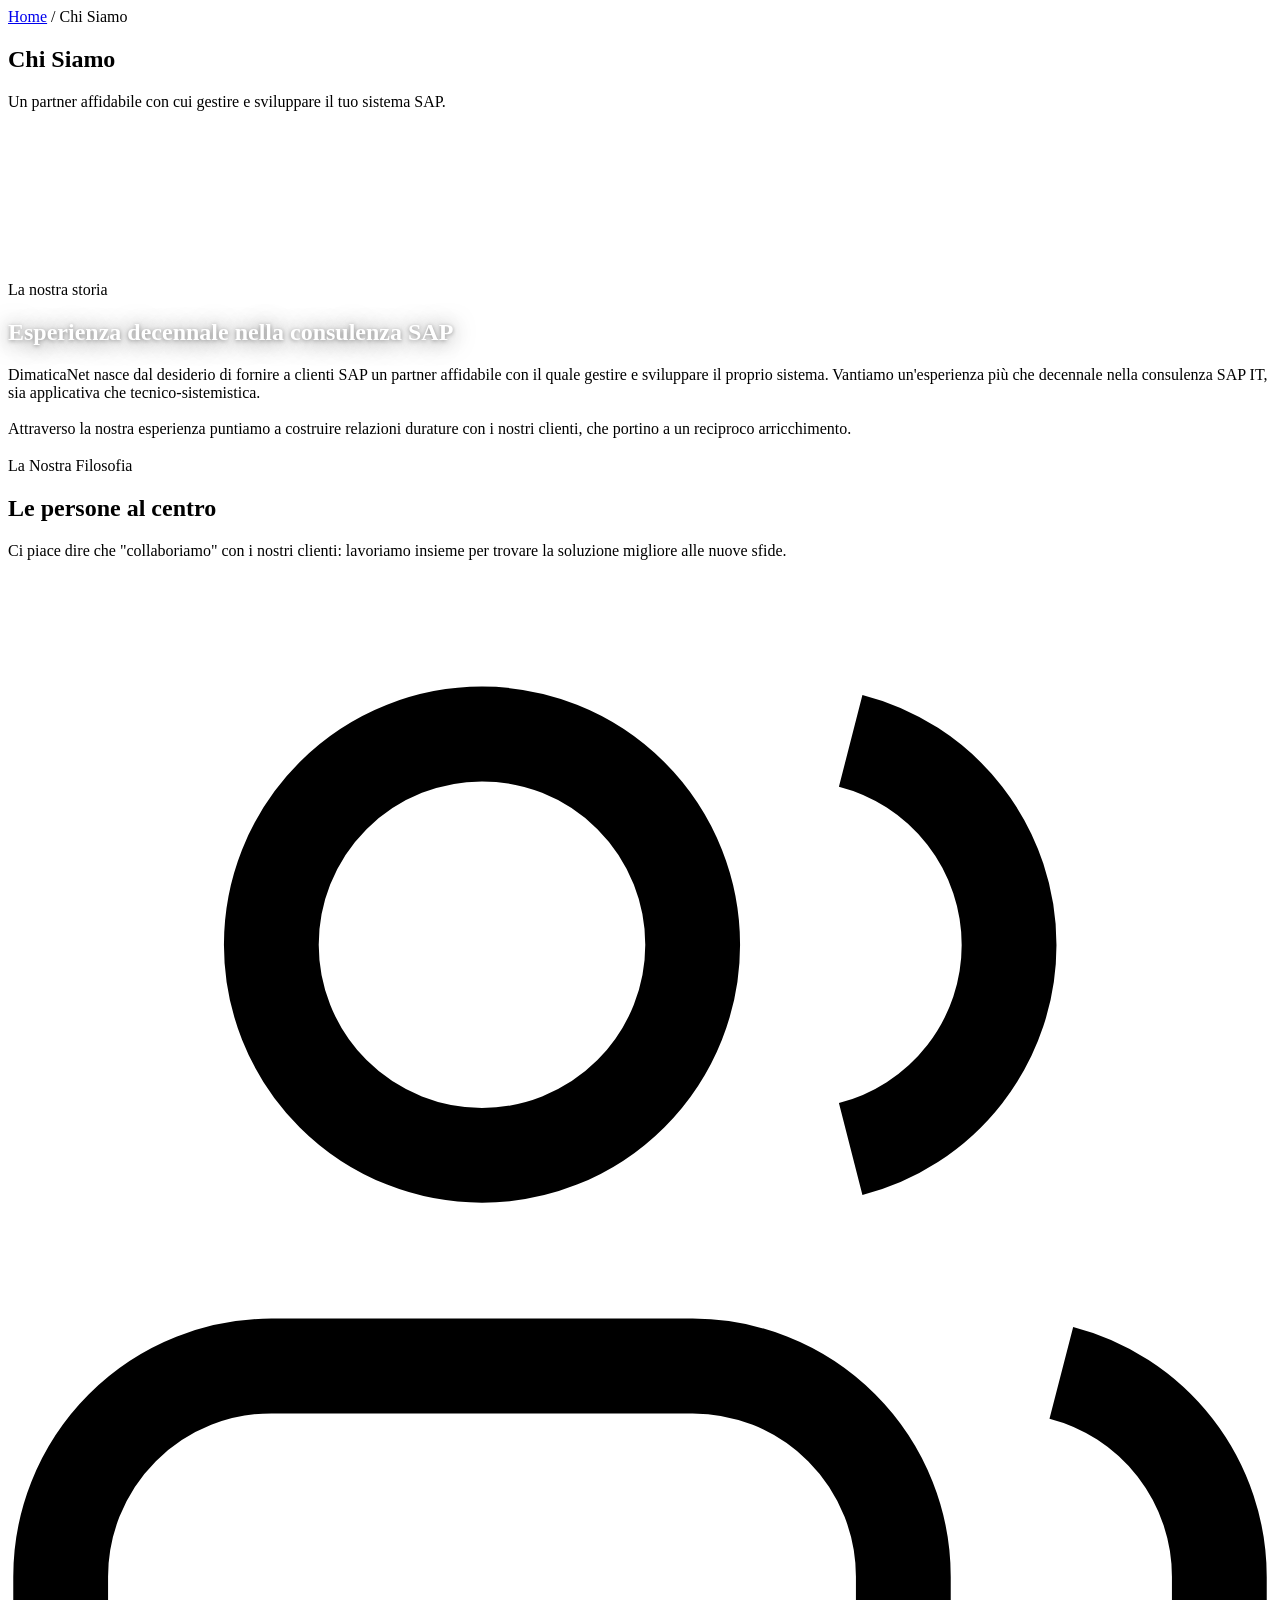
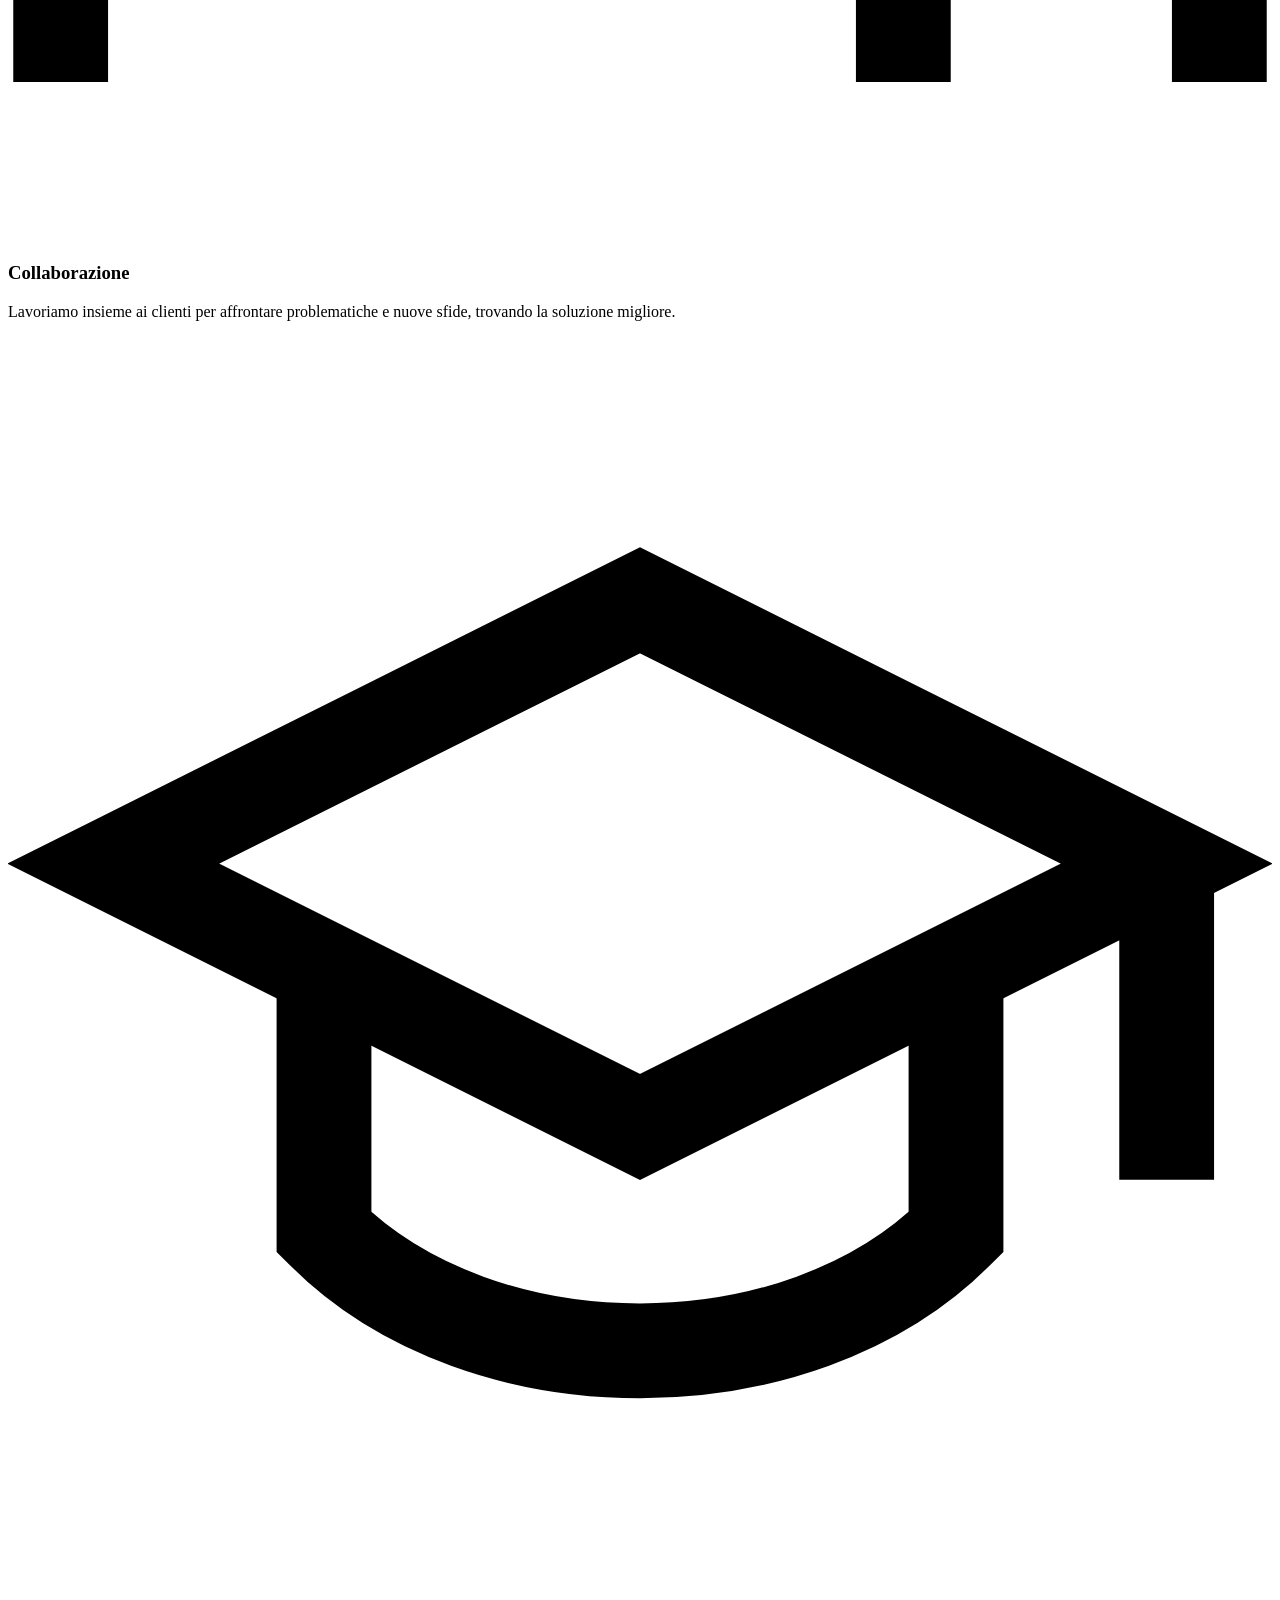
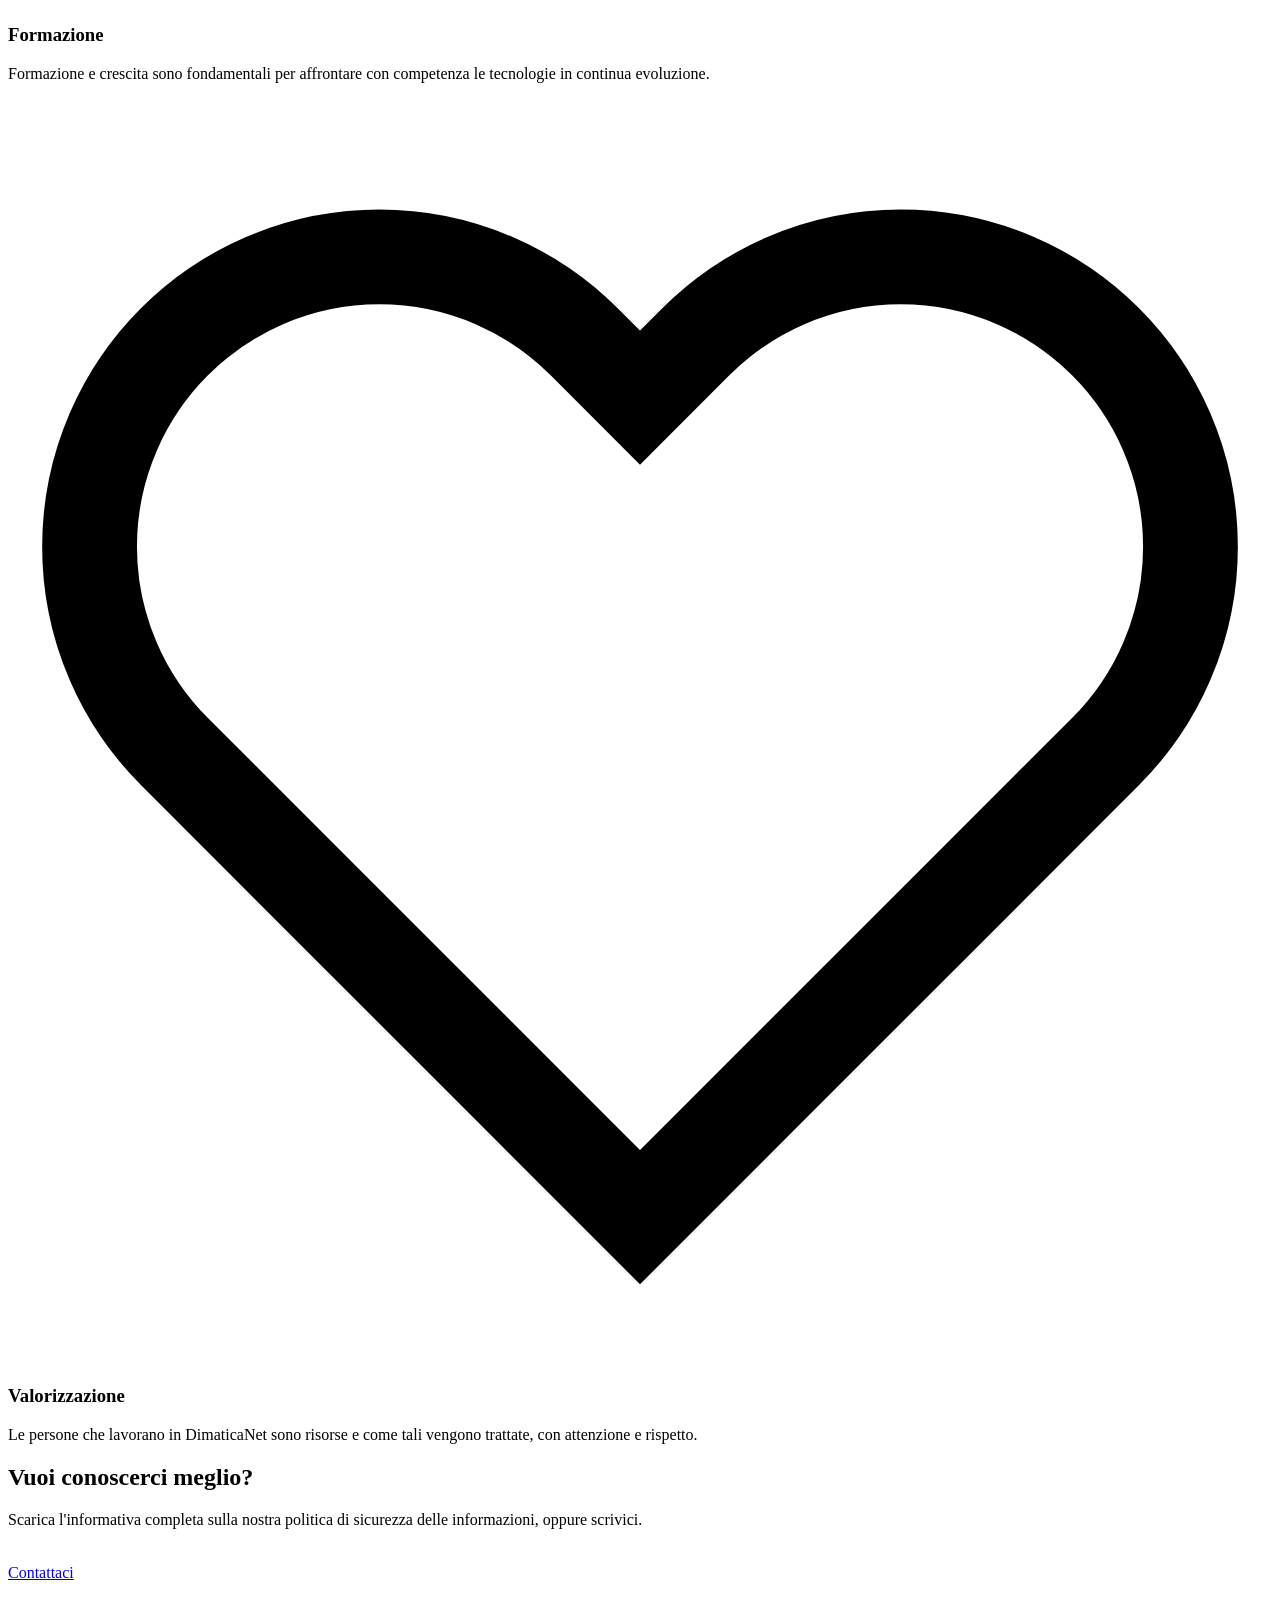
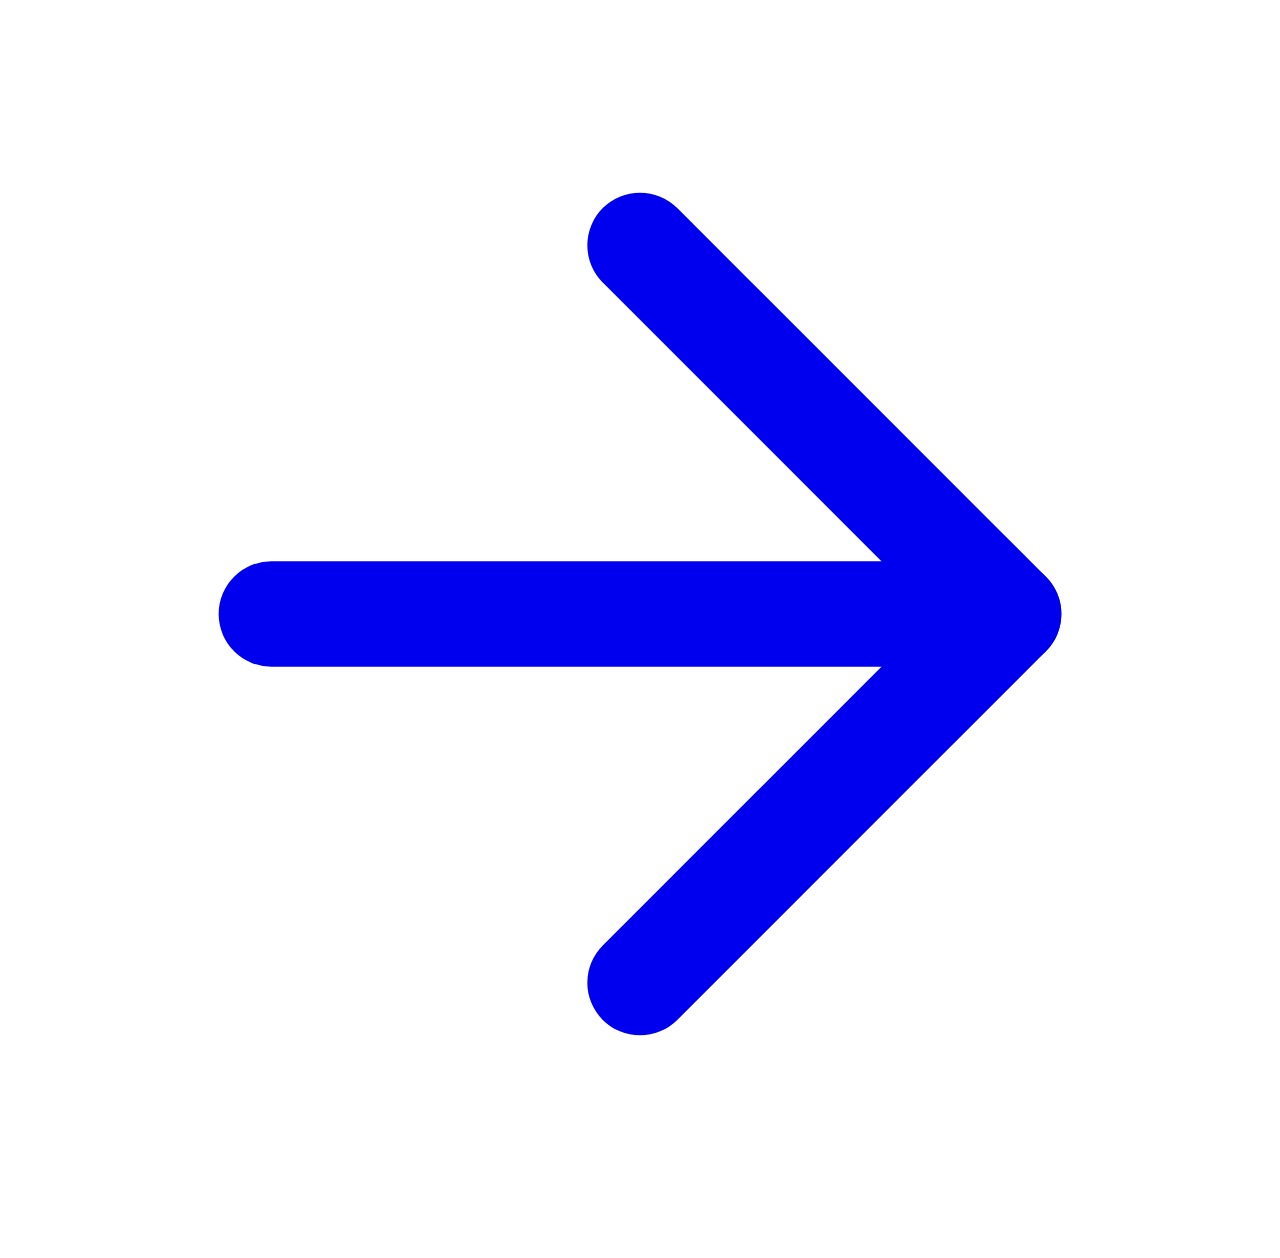
==== chi-siamo.html @ a9e2a15b "Add Navigation pages" ====
<!DOCTYPE html>
<html lang="it">
<head>
  <meta charset="UTF-8">
  <link rel="icon" type="image/jpeg" href="assets/img/partners/logo-dimaticanet.jpg">
  <link rel="apple-touch-icon" href="assets/img/partners/logo-dimaticanet.jpg">
  <meta name="viewport" content="width=device-width, initial-scale=1">
  <title>Chi Siamo — DimaticaNet Srl</title>
  <meta name="description" content="DimaticaNet: un partner affidabile per clienti SAP, con oltre un decennio di esperienza nella consulenza IT applicativa e tecnico-sistemistica.">
  <link rel="canonical" href="https://dimaticanet.github.io/chi-siamo.html">
  <meta name="robots" content="index, follow">
  <meta property="og:type" content="website">
  <meta property="og:site_name" content="DimaticaNet">
  <meta property="og:locale" content="it_IT">
  <meta property="og:title" content="Chi Siamo — DimaticaNet Srl">
  <meta property="og:description" content="DimaticaNet: un partner affidabile per clienti SAP, con oltre un decennio di esperienza nella consulenza IT applicativa e tecnico-sistemistica.">
  <meta property="og:url" content="https://dimaticanet.github.io/chi-siamo.html">
  <meta property="og:image" content="https://dimaticanet.github.io/assets/img/partners/logo-dimaticanet.jpg">
  <meta name="twitter:card" content="summary_large_image">
  <meta name="twitter:title" content="Chi Siamo — DimaticaNet Srl">
  <meta name="twitter:description" content="DimaticaNet: un partner affidabile per clienti SAP, con oltre un decennio di esperienza nella consulenza IT applicativa e tecnico-sistemistica.">
  <meta name="twitter:image" content="https://dimaticanet.github.io/assets/img/partners/logo-dimaticanet.jpg">
  <link rel="preconnect" href="https://fonts.googleapis.com">
  <link rel="preconnect" href="https://fonts.gstatic.com" crossorigin>
  <link href="https://fonts.googleapis.com/css2?family=Manrope:wght@400;500;600;700;800&display=swap" rel="stylesheet">
  <link rel="stylesheet" href="assets/css/style.css">
</head>
<body data-page="chi-siamo">
  <div id="site-header"></div>

  <section class="page-hero net-bg">
    <div class="container">
      <div class="breadcrumb reveal"><a href="index.html">Home</a> / Chi Siamo</div>
      <h1 class="reveal" data-delay="1">Chi <span class="text-grad">Siamo</span></h1>
      <p class="lead reveal" data-delay="2">Un partner affidabile con cui gestire e sviluppare il tuo sistema SAP.</p>
    </div>
  </section>

  <section class="section video-sec">
     <div class="home-hero__bg">
      <video class="home-hero__video" autoplay muted loop playsinline preload="metadata">
        <source src="assets/video/Sailing4.mp4" type="video/mp4">
      </video>
      <div class="home-hero__overlay"></div>
    </div>
    <div class="container split">
      <div class="reveal">
        <span class="eyebrow">La nostra storia</span>
        <h2 style="color:#fff;text-shadow:0 2px 22px rgba(10,14,10,.6),0 1px 4px rgba(0,0,0,.35)">Esperienza decennale nella consulenza SAP</h2>
        <p class="hero-glass" style="margin:1.2rem 0">DimaticaNet nasce dal desiderio di fornire a clienti SAP un partner affidabile con il quale gestire e sviluppare il proprio sistema. Vantiamo un'esperienza più che decennale nella consulenza SAP IT, sia applicativa che tecnico-sistemistica.<br><br>
        Attraverso la nostra esperienza puntiamo a costruire relazioni durature con i nostri clienti, che portino a un reciproco arricchimento.</p>
      </div>
      <div class="split-media media-photo reveal" data-delay="2" style="--img:url('../img/ChiSiamoDN.jpg')" role="img" aria-label="Il team DimaticaNet"></div>
    </div>
  </section>

  <section class="section section--alt">
    <div class="container">
      <div class="section-head reveal">
        <span class="eyebrow">La Nostra Filosofia</span>
        <h2>Le persone al centro</h2>
        <p>Ci piace dire che "collaboriamo" con i nostri clienti: lavoriamo insieme per trovare la soluzione migliore alle nuove sfide.</p>
      </div>
      <div class="p-grid">
        <article class="p-card reveal">
          <div class="p-card__img" style="--img:url('../img/Collaboriamo.jpg')"></div>
          <div class="p-card__grad"></div>
          <div class="p-card__body">
            <div class="p-card__ic"><svg viewBox="0 0 24 24" fill="none" stroke="currentColor" stroke-width="1.8"><path d="M17 21v-2a4 4 0 0 0-4-4H5a4 4 0 0 0-4 4v2"/><circle cx="9" cy="7" r="4"/><path d="M23 21v-2a4 4 0 0 0-3-3.87M16 3.13a4 4 0 0 1 0 7.75"/></svg></div>
            <h3 class="p-card__title">Collaborazione</h3>
            <p class="p-card__text">Lavoriamo insieme ai clienti per affrontare problematiche e nuove sfide, trovando la soluzione migliore.</p>
          </div>
        </article>
        <article class="p-card reveal" data-delay="1">
          <div class="p-card__img" style="--img:url('../img/Formazione.jpg')"></div>
          <div class="p-card__grad"></div>
          <div class="p-card__body">
            <div class="p-card__ic"><svg viewBox="0 0 24 24" fill="none" stroke="currentColor" stroke-width="1.8"><path d="M22 10v6M2 10l10-5 10 5-10 5z"/><path d="M6 12v5c3 3 9 3 12 0v-5"/></svg></div>
            <h3 class="p-card__title">Formazione</h3>
            <p class="p-card__text">Formazione e crescita sono fondamentali per affrontare con competenza le tecnologie in continua evoluzione.</p>
          </div>
        </article>
        <article class="p-card reveal" data-delay="2">
          <div class="p-card__img" style="--img:url('../img/CenaAziendale.jpg')"></div>
          <div class="p-card__grad"></div>
          <div class="p-card__body">
            <div class="p-card__ic"><svg viewBox="0 0 24 24" fill="none" stroke="currentColor" stroke-width="1.8"><path d="M20.84 4.61a5.5 5.5 0 0 0-7.78 0L12 5.67l-1.06-1.06a5.5 5.5 0 1 0-7.78 7.78L12 21.23l8.84-8.84a5.5 5.5 0 0 0 0-7.78z"/></svg></div>
            <h3 class="p-card__title">Valorizzazione</h3>
            <p class="p-card__text">Le persone che lavorano in DimaticaNet sono risorse e come tali vengono trattate, con attenzione e rispetto.</p>
          </div>
        </article>
      </div>
    </div>
  </section>

  <section class="scale-scene scale-scene--in">
    <div class="scale-sticky">
      <div class="scale-card">
        <div class="sc-inner">
          <h2>Vuoi conoscerci meglio?</h2>
          <p>Scarica l'informativa completa sulla nostra politica di sicurezza delle informazioni, oppure scrivici.</p>
          <div class="hero-actions" style="justify-content:center;margin-top:2.2rem">
            <a href="contatti.html" class="btn btn--primary">Contattaci
          <svg viewBox="0 0 24 24" fill="none" stroke="currentColor" stroke-width="2" stroke-linecap="round" stroke-linejoin="round"><line x1="5" y1="12" x2="19" y2="12"/><polyline points="12 5 19 12 12 19"/></svg>
        </a>
          </div>
        </div>
      </div>
    </div>
  </section>

  <div id="site-footer"></div>
  <script src="assets/js/components.js"></script>
  <script src="assets/js/main.js"></script>
</body>
</html>
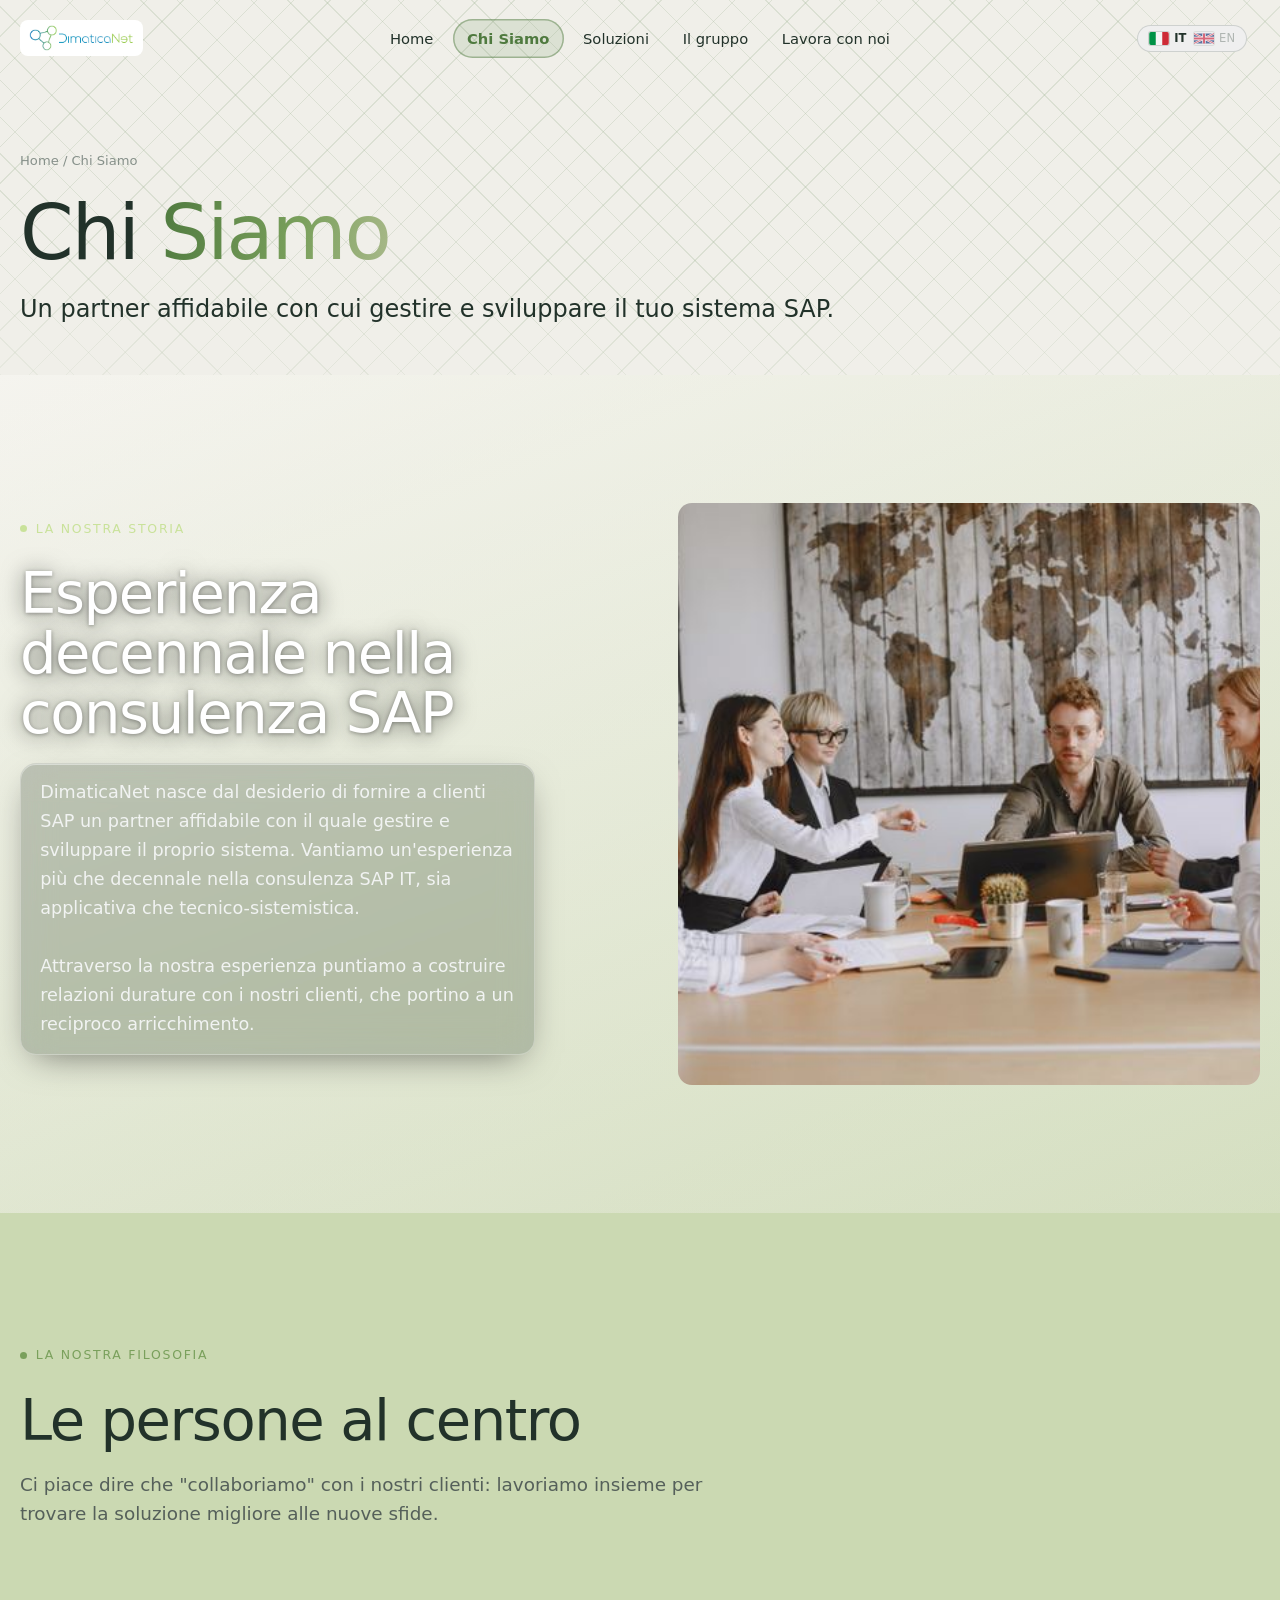
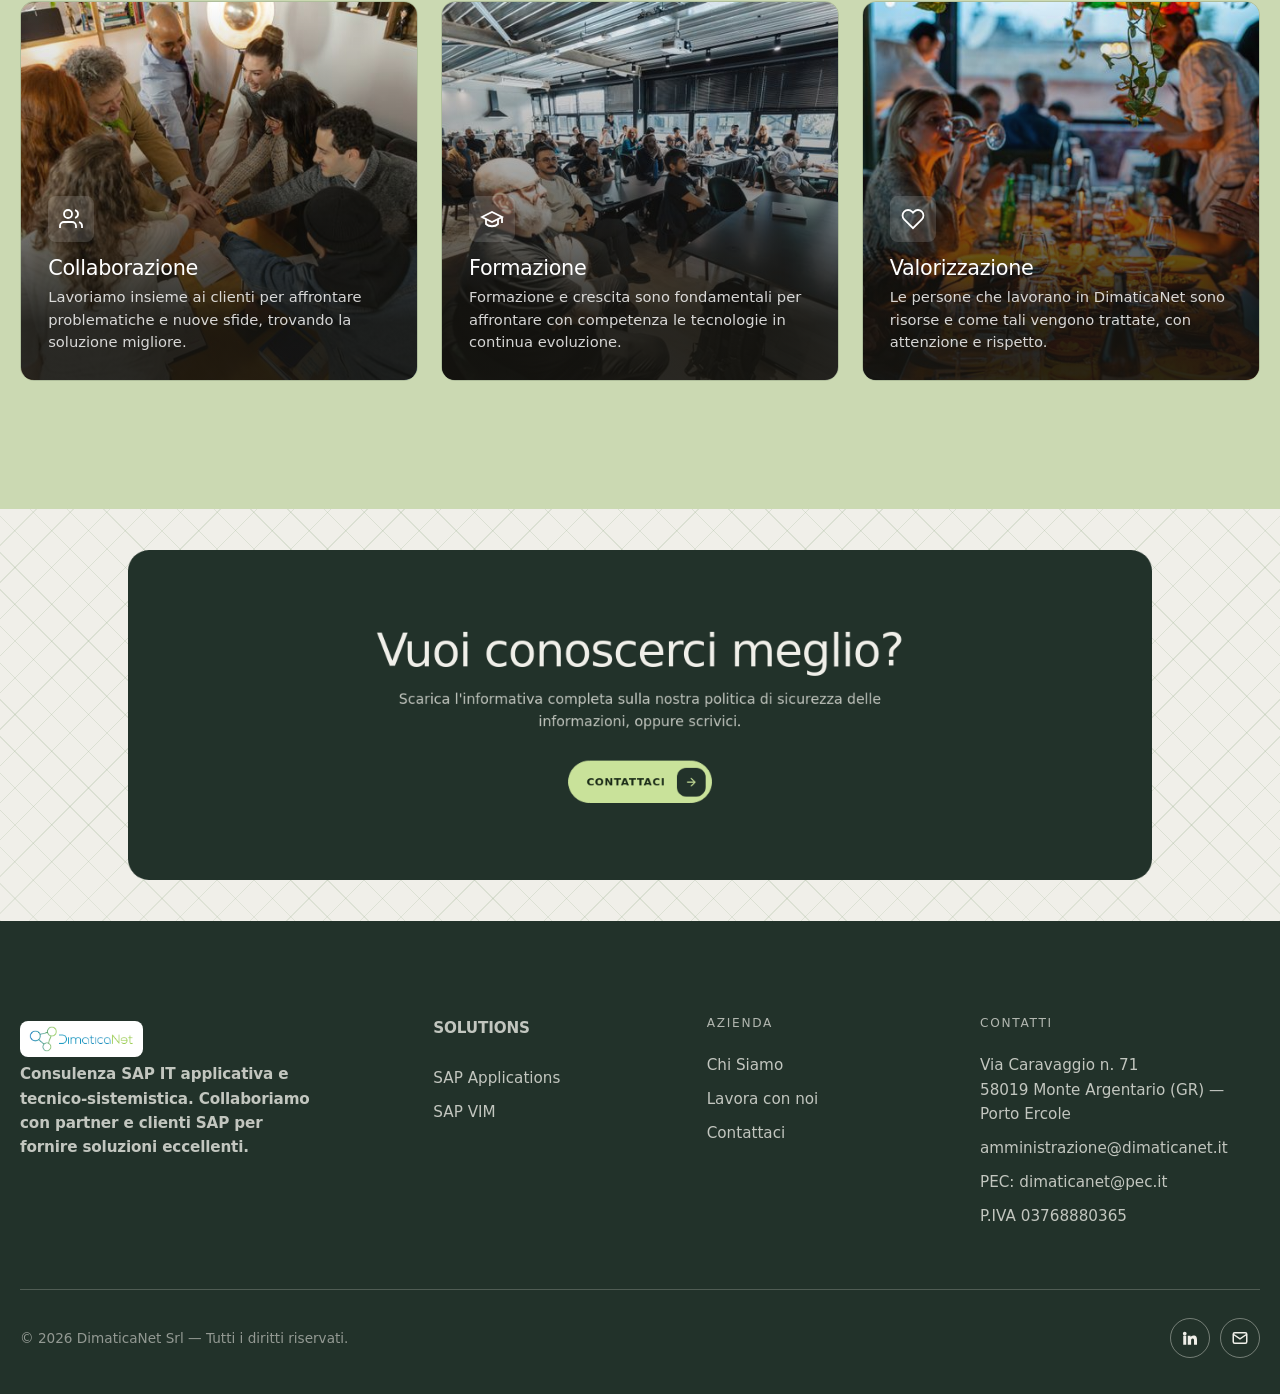
==== commit 6e4d63f8: "bugFix html, and added SEO and scripts" ====
--- a/chi-siamo.html
+++ b/chi-siamo.html
@@ -7,19 +7,19 @@
   <meta name="viewport" content="width=device-width, initial-scale=1">
   <title>Chi Siamo — DimaticaNet Srl</title>
   <meta name="description" content="DimaticaNet: un partner affidabile per clienti SAP, con oltre un decennio di esperienza nella consulenza IT applicativa e tecnico-sistemistica.">
-  <link rel="canonical" href="https://dimaticanet.github.io/chi-siamo.html">
+  <link rel="canonical" href="https://www.dimaticanet.com/chi-siamo.html">
   <meta name="robots" content="index, follow">
   <meta property="og:type" content="website">
   <meta property="og:site_name" content="DimaticaNet">
   <meta property="og:locale" content="it_IT">
   <meta property="og:title" content="Chi Siamo — DimaticaNet Srl">
   <meta property="og:description" content="DimaticaNet: un partner affidabile per clienti SAP, con oltre un decennio di esperienza nella consulenza IT applicativa e tecnico-sistemistica.">
-  <meta property="og:url" content="https://dimaticanet.github.io/chi-siamo.html">
-  <meta property="og:image" content="https://dimaticanet.github.io/assets/img/partners/logo-dimaticanet.jpg">
+  <meta property="og:url" content="https://www.dimaticanet.com/chi-siamo.html">
+  <meta property="og:image" content="https://www.dimaticanet.com/assets/img/partners/logo-dimaticanet.jpg">
   <meta name="twitter:card" content="summary_large_image">
   <meta name="twitter:title" content="Chi Siamo — DimaticaNet Srl">
   <meta name="twitter:description" content="DimaticaNet: un partner affidabile per clienti SAP, con oltre un decennio di esperienza nella consulenza IT applicativa e tecnico-sistemistica.">
-  <meta name="twitter:image" content="https://dimaticanet.github.io/assets/img/partners/logo-dimaticanet.jpg">
+  <meta name="twitter:image" content="https://www.dimaticanet.com/assets/img/partners/logo-dimaticanet.jpg">
   <link rel="preconnect" href="https://fonts.googleapis.com">
   <link rel="preconnect" href="https://fonts.gstatic.com" crossorigin>
   <link href="https://fonts.googleapis.com/css2?family=Manrope:wght@400;500;600;700;800&display=swap" rel="stylesheet">
--- a/assets/css/style.css
+++ b/assets/css/style.css
@@ -0,0 +1,725 @@
+/* =============================================================
+   DimaticaNet — Design system "Editorial Minimal"
+   Impianto ispirato a siti science/biotech minimali:
+   molto spazio bianco, tipografia grande e leggera, sezioni
+   numerate, hairline sottili, palette muta (placeholder,
+   modificabile dai token qui sotto).
+   ============================================================= */
+
+/* ---------- 1. Design tokens ---------- */
+:root {
+  /* Palette (placeholder — si cambia da qui) */
+  --bg:        #f0efe9;   /* off-white caldo */
+  --bg-top:    #f4f3ee;
+  --bg-alt:    #cbd9b2;   /* verdolino chiaro — fasce alternate (più saturo per leggersi verde su ogni schermo) */
+  --surface:   #f7f6f1;
+  --surface-2: #ebe9e1;
+
+  --ink:        #22322a;  /* verde-foresta scuro (sostituisce il nero) */
+  --text:       #22322a;
+  --text-card:  #f1f3f2;
+  --text-muted: #55605a;
+  --text-dim:   #86908a;
+
+  --line:      rgba(34,50,42,0.16);   /* hairline */
+  --line-2:    rgba(34,50,42,0.28);
+
+  /* Verdi */
+  --accent:    #4f7a3f;   /* verde accento (un filo più acceso) */
+  --accent-2:  #7aa05c;
+  --accent-3:  #a9b98a;
+  --accent-ink:#1a2a17;   /* verde scuro per testo su lime */
+  --lime:      #c9e29a;   /* pea-green — fill bottoni / tag / chip */
+  --grad:     linear-gradient(100deg, var(--accent) 0%, var(--accent-2) 60%, var(--accent-3) 100%);
+  --grad-cta: var(--grad);
+
+  /* Compat token per CSS di pagina (sap-vim, come-lavoriamo, migration-timeline) */
+  --carbon-bg: #1b1a16; --carbon: none; --carbon-size: 20px 20px;
+  --border: var(--line); --border-ink: var(--ink);
+
+  /* Tipografia */
+  --font-head: "Manrope", "Segoe UI", system-ui, sans-serif;
+  --font-body: "Manrope", "Segoe UI", system-ui, sans-serif;
+
+  /* Misure */
+  --container: 1240px;
+  --radius:    14px;
+  --radius-sm: 8px;
+  --nav-h:     78px;
+
+  --shadow: 0 30px 60px -30px rgba(27,26,22,.28);
+  --glow:   0 0 0 3px rgba(63,107,87,.22);
+  --ease:   cubic-bezier(0.22, 1, 0.36, 1);
+}
+
+/* ---------- 2. Reset ---------- */
+*, *::before, *::after { box-sizing: border-box; margin: 0; padding: 0; }
+html { scroll-behavior: smooth; scroll-padding-top: var(--nav-h); }
+body {
+  font-family: var(--font-body);
+  background: var(--bg);
+  color: var(--text);
+  line-height: 1.6;
+  -webkit-font-smoothing: antialiased;
+  overflow-x: hidden;
+}
+img { max-width: 100%; display: block; }
+a { color: inherit; text-decoration: none; }
+ul { list-style: none; }
+::selection { background: var(--ink); color: var(--bg); }
+
+/* ---------- 3. Tipografia ---------- */
+h1, h2, h3, h4 { font-family: var(--font-head); font-weight: 500; line-height: 1.04; letter-spacing: -0.025em; color: var(--ink); overflow-wrap: break-word; }
+h1 { font-size: clamp(2.9rem, 7.5vw, 6.6rem); }
+h2 { font-size: clamp(2rem, 4.6vw, 3.6rem); }
+h3 { font-size: 1.4rem; letter-spacing: -0.015em; }
+h4 { font-size: 1.05rem; }
+p  { color: var(--text-muted); }
+.cockpit-text {color: var(--bg); !important} 
+strong { color: var(--ink); font-weight: 600; }
+
+.text-grad { background: var(--grad); -webkit-background-clip: text; background-clip: text; color: transparent; }
+.display { font-size: clamp(2.4rem, 6vw, 5rem); font-weight: 500; letter-spacing: -0.03em; line-height: 1.02; }
+
+/* ---------- 4. Layout / utility ---------- */
+.container { width: min(100% - 2.5rem, var(--container)); margin-inline: auto; }
+.section { padding: clamp(4rem, 10vw, 9rem) 0; position: relative; }
+.section--alt { background: var(--bg-alt); }
+
+/* Etichetta tecnologica nelle card (partner, credenziali) */
+.card-tag { display: inline-block; font-family: var(--font-head); font-size: .72rem; font-weight: 600; letter-spacing: .08em; text-transform: uppercase; color: var(--accent); margin-bottom: .7rem; }
+
+/* Sfondo a "rete da pesca" (maglie a rombo, tenue, in palette) */
+.net-bg { position: relative; isolation: isolate; }
+.net-bg::before {
+  content: ""; position: absolute; inset: 0; z-index: 0; pointer-events: none;
+  background-image:
+    repeating-linear-gradient(45deg,  color-mix(in srgb, var(--accent) 26%, transparent) 0 1px, transparent 1px 26px),
+    repeating-linear-gradient(-45deg, color-mix(in srgb, var(--accent) 26%, transparent) 0 1px, transparent 1px 26px);
+  opacity: .5;
+  -webkit-mask-image: radial-gradient(120% 100% at 50% 35%, #000 45%, transparent 100%);
+          mask-image: radial-gradient(120% 100% at 50% 35%, #000 45%, transparent 100%);
+}
+.net-bg > .container { position: relative; z-index: 1; }
+
+/* Reticolo UNICO e continuo su più sezioni (avvolgile in .net-wrap) */
+.net-wrap { position: relative; isolation: isolate; }
+.net-wrap::before {
+  content: ""; position: absolute; inset: 0; z-index: 0; pointer-events: none;
+  background-image:
+    repeating-linear-gradient(45deg,  color-mix(in srgb, var(--accent) 26%, transparent) 0 1px, transparent 1px 26px),
+    repeating-linear-gradient(-45deg, color-mix(in srgb, var(--accent) 26%, transparent) 0 1px, transparent 1px 26px);
+  opacity: .5;
+  -webkit-mask-image: radial-gradient(100% 82% at 50% 42%, #000 58%, transparent 100%);
+          mask-image: radial-gradient(100% 82% at 50% 42%, #000 58%, transparent 100%);
+}
+.net-wrap > * { position: relative; z-index: 1; }
+.net-wrap .card:not(.card-photo)::before { display: none; }
+
+/* Reticolo dietro la card della sezione CTA (zoom-in) */
+.scale-scene { position: relative; isolation: isolate; }
+.scale-scene::before {
+  content: ""; position: absolute; inset: 0; z-index: 0; pointer-events: none;
+  background-image:
+    repeating-linear-gradient(45deg,  color-mix(in srgb, var(--accent) 26%, transparent) 0 1px, transparent 1px 26px),
+    repeating-linear-gradient(-45deg, color-mix(in srgb, var(--accent) 26%, transparent) 0 1px, transparent 1px 26px);
+  opacity: .5;
+  -webkit-mask-image: radial-gradient(120% 100% at 50% 45%, #000 50%, transparent 100%);
+          mask-image: radial-gradient(120% 100% at 50% 45%, #000 50%, transparent 100%);
+}
+.scale-scene > * { position: relative; z-index: 1; }
+
+/* Reticolo dentro le card bianche e l'assessment.
+   Se la sezione dietro ha già il reticolo, la card resta bianca (niente doppio reticolo). */
+.card:not(.card-photo), .update:not(.update--dark), .sa-card { position: relative; isolation: isolate; overflow: hidden; }
+.card:not(.card-photo) > *, .update:not(.update--dark) > *, .sa-card > * { position: relative; z-index: 1; }
+.card:not(.card-photo)::before, .update:not(.update--dark)::before, .sa-card::before {
+  content: ""; position: absolute; inset: 0; z-index: 0; pointer-events: none;
+  background-image:
+    repeating-linear-gradient(45deg,  color-mix(in srgb, var(--accent) 20%, transparent) 0 1px, transparent 1px 22px),
+    repeating-linear-gradient(-45deg, color-mix(in srgb, var(--accent) 20%, transparent) 0 1px, transparent 1px 22px);
+  opacity: .34;
+}
+.net-bg .card:not(.card-photo)::before, .net-bg .update:not(.update--dark)::before,
+body[data-page="solutions"] .section:not(.section--alt) .card::before,
+body[data-page="solutions"] .page-hero + .section + .section--alt:not(.sa-section) .card::before { display: none; }
+
+/* Sezioni con video di sfondo (es. assessment): il contenuto deve stare SOPRA il video */
+.sa-section { position: relative; overflow: hidden; }
+.sa-section > .container { position: relative; z-index: 1; }
+/* Sezione generica con video di sfondo (es. "La nostra azienda") */
+.video-sec { position: relative; overflow: hidden; }
+.video-sec > .container { position: relative; z-index: 1; }
+/* Overlay più coprente + testo più grande/scuro per la leggibilità sul video */
+.video-sec .home-hero__overlay {
+  background: linear-gradient(180deg, color-mix(in srgb, var(--bg) 30%, transparent), color-mix(in srgb, var(--bg) 26%, transparent));
+}
+.video-sec p { color: var(--text-card); font-size: 1.1rem; line-height: 1.65; }
+
+/* ===== OBLÒ — card nautiche (pagina Soluzioni) ===== */
+.oblo-grid { display: grid; grid-template-columns: repeat(3, 1fr); gap: clamp(1.8rem, 4vw, 2.8rem); }
+.oblo-card { display: flex; flex-direction: column; align-items: center; text-align: center; text-decoration: none; }
+.oblo-card__frame {
+  position: relative; width: min(250px, 82%); aspect-ratio: 1; border-radius: 50%;
+  background:
+    radial-gradient(circle 5px at 92% 50%,    #c9cbbe 0 5px, transparent 6px),
+    radial-gradient(circle 5px at 79.7% 79.7%, #c9cbbe 0 5px, transparent 6px),
+    radial-gradient(circle 5px at 50% 92%,     #c9cbbe 0 5px, transparent 6px),
+    radial-gradient(circle 5px at 20.3% 79.7%, #c9cbbe 0 5px, transparent 6px),
+    radial-gradient(circle 5px at 8% 50%,      #c9cbbe 0 5px, transparent 6px),
+    radial-gradient(circle 5px at 20.3% 20.3%, #c9cbbe 0 5px, transparent 6px),
+    radial-gradient(circle 5px at 50% 8%,      #c9cbbe 0 5px, transparent 6px),
+    radial-gradient(circle 5px at 79.7% 20.3%, #c9cbbe 0 5px, transparent 6px),
+    conic-gradient(from 210deg, #7aa05c, #2a3a24, #4f7a3f, #2a3a24, #7aa05c);
+  box-shadow: var(--shadow), inset 0 0 0 2px rgba(201,226,154,.35);
+  transition: transform .4s var(--ease);
+}
+.oblo-card__glass {
+  position: absolute; inset: 13%; border-radius: 50%; overflow: hidden;
+  border: 3px solid #14201a; box-shadow: inset 0 0 24px rgba(0,0,0,.45);
+}
+.oblo-card__glass img { position: absolute; inset: 0; width: 100%; height: 100%; object-fit: cover; display: block; }
+.oblo-card__glass::after {
+  content: ""; position: absolute; inset: 0; pointer-events: none;
+  background: radial-gradient(58% 42% at 33% 26%, rgba(255,255,255,.36), transparent 55%);
+}
+.oblo-card:hover .oblo-card__frame { transform: translateY(-6px); }
+.oblo-card__title { font-family: var(--font-head); font-weight: 600; font-size: 1.4rem; letter-spacing: -.01em; color: var(--ink); margin-top: 1.4rem; }
+.oblo-card__text { color: var(--text-muted); font-size: .96rem; line-height: 1.5; margin-top: .5rem; max-width: 34ch; }
+.oblo-card__more { display: inline-flex; align-items: center; gap: .4rem; margin-top: 1rem; font-family: var(--font-head); font-weight: 600; font-size: .9rem; color: var(--accent); }
+.oblo-card__more svg { width: 16px; height: 16px; transition: transform .25s; }
+.oblo-card:hover .oblo-card__more svg { transform: translateX(4px); }
+@media (max-width: 900px) { .oblo-grid { grid-template-columns: repeat(2, 1fr); } }
+@media (max-width: 560px) { .oblo-grid { grid-template-columns: 1fr; } }
+
+/* ===== Pagine Soluzioni: reticolo su tutte le section bianche + alternanza bianco/sage ===== */
+body[data-page="solutions"] .page-hero,
+body[data-page="solutions"] .section:not(.section--alt),
+body[data-page="solutions"] .page-hero + .section + .section--alt:not(.sa-section) { position: relative; isolation: isolate; }
+body[data-page="solutions"] .page-hero::before,
+body[data-page="solutions"] .section:not(.section--alt)::before,
+body[data-page="solutions"] .page-hero + .section + .section--alt:not(.sa-section)::before {
+  content: ""; position: absolute; inset: 0; z-index: 0; pointer-events: none;
+  background-image:
+    repeating-linear-gradient(45deg,  color-mix(in srgb, var(--accent) 26%, transparent) 0 1px, transparent 1px 26px),
+    repeating-linear-gradient(-45deg, color-mix(in srgb, var(--accent) 26%, transparent) 0 1px, transparent 1px 26px);
+  opacity: .5;
+  -webkit-mask-image: radial-gradient(120% 100% at 50% 35%, #000 45%, transparent 100%);
+          mask-image: radial-gradient(120% 100% at 50% 35%, #000 45%, transparent 100%);
+}
+body[data-page="solutions"] .page-hero > .container,
+body[data-page="solutions"] .section:not(.section--alt) > .container,
+body[data-page="solutions"] .page-hero + .section + .section--alt:not(.sa-section) > .container { position: relative; z-index: 1; }
+/* alternanza: la 1ª section (bianca) dopo l'hero → sage; la sage successiva → bianca col reticolo */
+body[data-page="solutions"] .page-hero + .section:not(.section--alt) { background: var(--bg-alt); }
+body[data-page="solutions"] .page-hero + .section:not(.section--alt)::before { display: none; }
+body[data-page="solutions"] .page-hero + .section + .section--alt:not(.sa-section) { background: transparent; }
+.section-head { max-width: 900px; margin-bottom: clamp(2.5rem, 6vw, 4.5rem); }
+.section-head p { margin-top: 1.2rem; font-size: 1.15rem; max-width: 62ch; }
+.lead { font-size: clamp(1.15rem, 2vw, 1.5rem); color: var(--text); line-height: 1.45; }
+
+/* Etichetta di sezione: "· Cosa facciamo" */
+.eyebrow {
+  display: inline-flex; align-items: center; gap: .55rem; margin-bottom: 1.6rem;
+  font-family: var(--font-head); font-size: .78rem; font-weight: 500; letter-spacing: .14em; text-transform: uppercase;
+  color: var(--eyebrow-color, var(--accent-2));
+}
+.eyebrow::before { content: ""; width: 7px; height: 7px; border-radius: 50%; background: currentColor; }
+
+/* Eyebrow dinamico: contesti scuri / su foto-video → lime (chiaro, in contrasto);
+   superfici chiare (card) → accent scuro. Niente più override inline sparsi. */
+.home-hero, .video-sec, .cockpit-section, .scale-card, .cta-banner,
+.update--dark, .media-scrim, .hero-glass { --eyebrow-color: var(--lime); }
+.card, .sa-card { --eyebrow-color: var(--accent-2); }
+
+.divider { height: 1px; background: var(--line); border: 0; }
+
+/* ---------- 5. Bottoni / link ---------- */
+.btn {
+  display: inline-flex; align-items: center; gap: .6rem;
+  padding: .85rem 1.5rem; border-radius: 999px;
+  font-family: var(--font-head); font-weight: 500; font-size: .96rem;
+  cursor: pointer; border: 1px solid var(--ink); background: transparent; color: var(--ink);
+  -webkit-appearance: none; appearance: none;
+  transition: background .25s var(--ease), color .25s var(--ease), transform .25s var(--ease);
+}
+.btn svg { width: 17px; height: 17px; }
+.btn:hover { background: var(--ink); color: var(--bg); }
+.btn--ghost { background: transparent; color: var(--ink); }
+
+/* Bottone primario "swap": pill lime + chip freccia scuro; all'hover si invertono */
+.btn--primary {
+  background: var(--lime); color: var(--accent-ink); border-color: var(--lime);
+  text-transform: uppercase; letter-spacing: .06em; font-weight: 600; font-size: .82rem;
+  padding: .45rem .45rem .45rem 1.4rem; gap: .9rem;
+}
+.btn--primary svg {
+  width: 36px; height: 36px; padding: 10px; border-radius: 12px; box-sizing: border-box; flex: none;
+  background: var(--ink); color: var(--lime);
+  transition: background .3s var(--ease), color .3s var(--ease), transform .3s var(--ease);
+}
+.btn--primary:hover { background: var(--ink); color: var(--lime); border-color: var(--ink); transform: none; }
+.btn--primary:hover svg { background: var(--lime); color: var(--accent-ink); transform: translateX(3px); }
+
+/* Link con freccia (stile editoriale) */
+.link-arrow {
+  display: inline-flex; align-items: center; gap: .5rem; font-family: var(--font-head); font-weight: 500;
+  color: var(--ink); border-bottom: 1px solid var(--ink); padding-bottom: 2px; transition: gap .25s var(--ease);
+}
+.link-arrow svg { width: 16px; height: 16px; }
+.link-arrow:hover { gap: .85rem; }
+
+/* ---------- 6. Header / Nav ---------- */
+.site-header {
+  position: fixed; top: 0; left: 0; right: 0; z-index: 100; height: var(--nav-h);
+  display: flex; align-items: center; background: transparent;
+  border-bottom: 1px solid transparent; transition: background .3s, border-color .3s;
+}
+.site-header.scrolled { background: color-mix(in srgb, var(--bg) 88%, transparent); backdrop-filter: blur(10px); border-bottom-color: var(--line); }
+.nav { display: flex; align-items: center; justify-content: space-between; gap: 1rem; }
+.brand { display: flex; align-items: center; gap: .6rem; font-family: var(--font-head); font-weight: 600; font-size: 1.1rem; letter-spacing: -0.01em; }
+.brand .logo-mark { width: 32px; height: 32px; flex: none; }
+.brand span b { color: var(--accent); font-weight: 600; }
+
+.nav-links { display: flex; align-items: center; gap: .3rem; }
+.nav-links > li > a { display: block; padding: .5rem .9rem; border-radius: 999px; font-family: var(--font-head); font-weight: 500; font-size: .92rem; color: var(--text); box-shadow: inset 0 0 0 0 transparent; transition: color .2s, background .2s, box-shadow .2s; }
+.nav-links > li > a:hover { color: var(--ink); background: var(--surface-2); }
+.nav-links > li > a.active { color: var(--accent); font-weight: 600; background: color-mix(in srgb, var(--accent) 12%, transparent); box-shadow: inset 0 0 0 1.5px color-mix(in srgb, var(--accent) 45%, transparent); }
+.nav-cta { display: flex; align-items: center; gap: 1rem; }
+
+.has-drop { position: relative; }
+.dropdown {
+  position: absolute; top: calc(100% + 12px); left: 50%; transform: translateX(-50%) translateY(8px);
+  min-width: 240px; padding: .6rem; background: var(--surface);
+  border: 1px solid var(--line); border-radius: var(--radius); box-shadow: var(--shadow);
+  opacity: 0; visibility: hidden; transition: .22s var(--ease);
+}
+.has-drop:hover .dropdown { opacity: 1; visibility: visible; transform: translateX(-50%) translateY(0); }
+.dropdown::before { content: ""; position: absolute; left: 0; right: 0; top: -14px; height: 16px; }
+.dropdown a { display: block; padding: .55rem .8rem; border-radius: var(--radius-sm); font-size: .9rem; color: var(--text); }
+.dropdown a:hover { background: var(--surface-2); color: var(--ink); }
+.dropdown.mega { display: grid; grid-template-columns: repeat(2, minmax(210px, 1fr)); gap: 0; padding: .4rem; width: min(540px, calc(100vw - 3rem)); }
+.mega-col { padding: 1rem 1.1rem; border-left: 1px solid var(--line); }
+.mega-col:first-child { border-left: 0; }
+.mega-col__title { display: block; font-family: var(--font-head); font-weight: 600; font-size: .95rem; color: var(--ink); }
+.mega-col__sub { display: block; font-size: .68rem; letter-spacing: .12em; text-transform: uppercase; color: var(--accent); margin: .2rem 0 .7rem; }
+.mega-col a { display: block; padding: .38rem .5rem; font-size: .88rem; color: var(--text-muted); border-radius: var(--radius-sm); }
+.mega-col a:hover { color: var(--ink); background: var(--surface-2); }
+.mega-col__item { display: block; padding: .38rem .5rem; font-size: .88rem; color: var(--text-muted); cursor: default; }
+.mega-col__more { display: inline-flex; align-items: center; gap: .35rem; margin: .4rem 0 0 .5rem; font-family: var(--font-head); font-weight: 600; font-size: .82rem; color: var(--accent); }
+.mega-col__more svg { width: 14px; height: 14px; transition: transform .2s; }
+.mega-col__more:hover svg { transform: translateX(3px); }
+
+.nav-toggle { display: none; width: 44px; height: 44px; background: transparent; border: 1px solid var(--ink); border-radius: 999px; cursor: pointer; position: relative; }
+.nav-toggle span, .nav-toggle span::before, .nav-toggle span::after { content: ""; position: absolute; left: 50%; top: 50%; width: 18px; height: 1.6px; background: var(--ink); transform: translate(-50%, -50%); transition: .3s var(--ease); }
+.nav-toggle span::before { transform: translate(-50%, -6px); }
+.nav-toggle span::after  { transform: translate(-50%, 4px); }
+body.menu-open .nav-toggle span { background: transparent; }
+body.menu-open .nav-toggle span::before { transform: translate(-50%,-50%) rotate(45deg); }
+body.menu-open .nav-toggle span::after  { transform: translate(-50%,-50%) rotate(-45deg); }
+
+.lang-toggle { display: inline-flex; align-items: center; gap: .5rem; margin-right: .8rem; padding: .35rem .7rem; border-radius: 999px; border: 1px solid var(--line); font-family: var(--font-head); font-size: .72rem; font-weight: 500; cursor: pointer; }
+.lang-toggle .lt-it, .lang-toggle .lt-en { display: inline-flex; align-items: center; gap: .3rem; color: var(--text-dim); opacity: .6; }
+.lang-toggle .is-on { color: var(--ink); opacity: 1; font-weight: 600; }
+.lt-flag { width: 20px; height: 13px; border-radius: 2px; display: block; overflow: hidden; box-shadow: 0 0 0 1px var(--line); }
+
+/* ---------- 7. HERO ---------- */
+.home-hero { min-height: 92vh; display: flex; align-items: center; padding: calc(var(--nav-h) + 4rem) 0 3rem; }
+.home-hero__inner { max-width: 1100px; }
+.home-hero h1 { margin-bottom: 1.6rem; }
+.home-hero .lead { max-width: 44ch; margin-bottom: 2.4rem; }
+.hero-actions { display: flex; flex-wrap: wrap; gap: 1rem; align-items: center; }
+.hero-scroll { position: absolute; bottom: 1.8rem; left: 0; right: 0; display: flex; justify-content: center; }
+.hero-scroll span { font-family: var(--font-head); font-size: .74rem; letter-spacing: .18em; text-transform: uppercase; color: var(--text-dim); }
+.scroll-cue { display: none; }
+
+.page-hero { padding: calc(var(--nav-h) + 4.5rem) 0 3rem; }
+.page-hero .breadcrumb { font-family: var(--font-head); font-weight: 500; color: var(--text-dim); font-size: .82rem; margin-bottom: 1.4rem; }
+.page-hero .breadcrumb a:hover { color: var(--ink); }
+.page-hero h1 { font-size: clamp(2.6rem, 6vw, 5rem); margin-bottom: 1.2rem; }
+.page-hero p { max-width: 60ch; }
+
+/* ---------- 8. Rotator "Cosa facciamo" (01 / 03) ---------- */
+.rotator { display: grid; grid-template-columns: minmax(0, 1fr); gap: 2rem; }
+.rotator__head { display: flex; align-items: baseline; justify-content: space-between; gap: 1rem; border-top: 1px solid var(--line-2); padding-top: 1.2rem; }
+.rotator__count { font-family: var(--font-head); font-size: .9rem; color: var(--text-muted); letter-spacing: .05em; }
+.rotator__count b { color: var(--ink); font-weight: 600; }
+.rotator__nav { display: flex; gap: .6rem; }
+.rotator__btn { width: 46px; height: 46px; border-radius: 999px; border: 1px solid var(--ink); background: transparent; color: var(--ink); cursor: pointer; display: grid; place-items: center; transition: background .2s, color .2s; }
+.rotator__btn:hover { background: var(--ink); color: var(--bg); }
+.rotator__btn svg { width: 18px; height: 18px; }
+.rotator__viewport { position: relative; min-height: 8.5em; }
+.rotator__item { position: absolute; inset: 0; opacity: 0; transform: translateY(14px); transition: opacity .5s var(--ease), transform .5s var(--ease); pointer-events: none; }
+.rotator__item.is-active { position: relative; opacity: 1; transform: none; pointer-events: auto; }
+.rotator__item p { font-family: var(--font-head); font-weight: 400; font-size: clamp(1.4rem, 3vw, 2.3rem); line-height: 1.28; color: var(--ink); letter-spacing: -0.01em; max-width: 30ch; }
+
+/* ---------- 9. Pillars numerati (01/02/03) ---------- */
+.pillars { display: grid; grid-template-columns: repeat(3, 1fr); gap: clamp(1.5rem, 4vw, 3rem); margin-top: 1rem; }
+.pillar { border-top: 1px solid var(--line-2); padding-top: 1.4rem; }
+.pillar__n { font-family: var(--font-head); font-size: .9rem; color: var(--text-dim); }
+.pillar__ic { width: 46px; height: 46px; margin: 1.4rem 0 1.1rem; color: var(--accent); }
+.pillar__ic svg { width: 100%; height: 100%; }
+.pillar h3 { margin-bottom: .6rem; }
+.pillar p { font-size: .98rem; }
+/* Due soli pilastri: griglia a 2 colonne centrata */
+.pillars--duo { grid-template-columns: repeat(2, minmax(0, 360px)); justify-content: center; }
+
+/* ---------- 10. Statement / manifesto ---------- */
+.statement { padding: clamp(3.5rem, 9vw, 8rem) 0; }
+.statement p { font-family: var(--font-head); font-weight: 400; font-size: clamp(2.2rem, 6vw, 5rem); line-height: 1.05; letter-spacing: -0.03em; color: var(--ink); max-width: 20ch; }
+.statement .muted { color: var(--text-dim); }
+
+/* ---------- 11. Split (azienda / contenuto + media) ---------- */
+.split { display: grid; grid-template-columns: 1fr 1fr; gap: clamp(2rem, 6vw, 5rem); align-items: center; }
+.split > * { min-width: 0; }
+.split.reverse .split-media { order: -1; }
+.split-media { aspect-ratio: 5/5; border-radius: var(--radius); background: var(--bg-alt); position: relative; overflow: hidden; }
+.split-media.media-photo { background: var(--img) center/cover no-repeat; }
+.split-media--wide { aspect-ratio: 4/3; }
+.check-list li { display: flex; gap: .8rem; align-items: flex-start; padding: .55rem 0; color: var(--text-muted); border-bottom: 1px solid var(--line); }
+.check-list li svg { flex: none; width: 20px; height: 20px; color: var(--accent); margin-top: 3px; }
+
+/* ---------- 12. Grid / card ---------- */
+.grid { display: grid; gap: 1.4rem; }
+.grid--2 { grid-template-columns: repeat(2, 1fr); }
+.grid--3 { grid-template-columns: repeat(3, 1fr); }
+.grid--4 { grid-template-columns: repeat(4, 1fr); }
+.card { background: var(--surface); border: 1px solid var(--line); border-radius: var(--radius); padding: 1.9rem; position: relative; transition: transform .3s var(--ease), border-color .3s; }
+.card:hover { transform: translateY(-4px); border-color: var(--line-2); }
+.card .ic { width: 48px; height: 48px; display: grid; place-items: center; border-radius: var(--radius-sm); color: var(--accent); margin-bottom: 1.1rem; }
+.card .ic svg { width: 26px; height: 26px; }
+.card h3 { margin-bottom: .55rem; }
+.card p { font-size: .96rem; }
+.area-card { display: flex; flex-direction: column; }
+.area-card .area-tag { font-family: var(--font-head); font-size: .74rem; letter-spacing: .1em; text-transform: uppercase; color: var(--accent); margin-bottom: .8rem; }
+.area-card .more { margin-top: 1.2rem; color: var(--ink); font-family: var(--font-head); font-weight: 500; display: inline-flex; gap: .4rem; align-items: center; }
+.area-card .more svg { width: 16px; height: 16px; transition: transform .2s; }
+.area-card:hover .more svg { transform: translateX(4px); }
+
+/* ---------- 13. Updates / Newsroom — card ---------- */
+.updates { display: grid; grid-template-columns: repeat(3, 1fr); gap: 1.3rem; }
+.update {
+  display: flex; flex-direction: column; gap: 1.1rem; min-height: 250px;
+  background: var(--surface); border: 1px solid var(--line); border-radius: 22px;
+  padding: 1.6rem; text-decoration: none; position: relative;
+  transition: transform .3s var(--ease), border-color .3s, box-shadow .3s;
+}
+.update:hover { transform: translateY(-5px); border-color: var(--line-2); box-shadow: var(--shadow); }
+.update__top { display: flex; justify-content: space-between; align-items: center; gap: 1rem; }
+.update__tag { display: inline-flex; align-items: center; gap: .5rem; font-family: var(--font-head); font-size: .72rem; font-weight: 600; letter-spacing: .09em; text-transform: uppercase; color: var(--text-muted); }
+.update__tag::before { content: ""; width: 9px; height: 9px; border-radius: 2px; background: var(--lime); flex: none; }
+.update__date { font-family: var(--font-head); font-size: .72rem; letter-spacing: .09em; text-transform: uppercase; color: var(--text-dim); }
+.update__title { font-family: var(--font-head); font-weight: 500; font-size: 1.18rem; line-height: 1.25; color: var(--ink); letter-spacing: -0.01em; }
+.update__foot { margin-top: auto; display: flex; justify-content: space-between; align-items: flex-end; gap: 1rem; }
+.update__read { font-family: var(--font-head); font-size: .72rem; font-weight: 600; letter-spacing: .12em; text-transform: uppercase; color: var(--text-muted); }
+.update__chip { width: 48px; height: 48px; border-radius: 14px; background: var(--lime); color: var(--accent-ink); display: grid; place-items: center; flex: none; transition: transform .3s var(--ease); }
+.update:hover .update__chip { transform: translate(3px, -3px); }
+.update__chip svg { width: 18px; height: 18px; }
+.update--dark { background: var(--ink); border-color: transparent; }
+.update--dark .update__title { color: var(--bg); }
+.update--dark .update__tag { color: color-mix(in srgb, var(--bg) 78%, transparent); }
+.update--dark .update__date { color: color-mix(in srgb, var(--bg) 55%, transparent); }
+.update--dark .update__read { color: color-mix(in srgb, var(--bg) 72%, transparent); }
+@media (max-width: 900px) { .updates { grid-template-columns: 1fr 1fr; } }
+@media (max-width: 620px) { .updates { grid-template-columns: 1fr; } }
+
+/* ---------- 14. Statistiche ---------- */
+.stats { display: grid; grid-template-columns: repeat(4, 1fr); gap: 1.4rem; }
+.stat { border-top: 1px solid var(--line-2); padding-top: 1.2rem; }
+.stat .num { font-family: var(--font-head); font-size: clamp(2.2rem, 5vw, 3.4rem); font-weight: 500; line-height: 1; color: var(--ink); }
+.stat .num span { color: var(--accent); }
+.stat .lbl { color: var(--text-muted); font-size: .92rem; margin-top: .6rem; }
+
+/* ---------- 15. CTA (banner + scale-scene resa statica) ---------- */
+.scale-scene { height: auto; overflow-x: clip; }
+.scale-sticky { position: static; height: auto; display: block; }
+.cta-banner, .scale-card {
+  position: relative; height: auto; text-align: center; overflow: hidden;
+  padding: clamp(3rem, 8vw, 6rem) clamp(1.5rem, 5vw, 4rem); margin: 0 auto;
+  border-radius: var(--radius); background: var(--ink); color: var(--bg);
+}
+/* Zoom-in della CTA ancorato allo scroll (gestito da main.js) */
+.scale-card { transform-origin: center; will-change: transform, border-radius; }
+.scale-scene, .vim-cta { overflow-x: clip; }
+.scale-card .sc-inner { position: relative; z-index: 2; width: min(100%, 820px); margin: 0 auto; }
+.cta-banner h2, .scale-card h2 { color: var(--bg); margin-bottom: 1rem; font-size: clamp(2rem, 5vw, 3.6rem); }
+.cta-banner p, .scale-card p { color: color-mix(in srgb, var(--bg) 78%, transparent); max-width: 620px; margin: 0 auto; font-size: 1.1rem; }
+.scale-card .sc-eyebrow { display: inline-flex; align-items: center; gap: .5rem; margin-bottom: 1.2rem; font-family: var(--font-head); font-size: .76rem; letter-spacing: .14em; text-transform: uppercase; color: var(--accent-3); }
+.scale-card .mock-row { display: flex; gap: .7rem; justify-content: center; flex-wrap: wrap; margin-top: 2rem; }
+.scale-card .mock-pill { padding: .55rem 1.1rem; border-radius: 999px; border: 1px solid color-mix(in srgb, var(--bg) 45%, transparent); font-family: var(--font-head); font-size: .85rem; color: var(--bg); }
+.cta-banner .btn--ghost, .scale-card .btn--ghost { border-color: var(--bg); color: var(--bg); background: transparent; }
+.cta-banner .btn--ghost:hover, .scale-card .btn--ghost:hover { background: var(--bg); color: var(--ink); }
+.cta-banner .btn--primary, .scale-card .btn--primary { background: var(--lime); color: var(--accent-ink); border-color: var(--lime); }
+.cta-banner .btn--primary:hover, .scale-card .btn--primary:hover { background: transparent; color: var(--lime); border-color: var(--lime); }
+.cta-banner .btn--primary:hover svg, .scale-card .btn--primary:hover svg { background: var(--lime); color: var(--accent-ink); }
+
+/* ---------- 16. Form ---------- */
+.form-grid { display: grid; gap: 1.2rem; grid-template-columns: 1fr 1fr; }
+.field { display: flex; flex-direction: column; gap: .45rem; min-width: 0; }
+.field.full, .checkbox.full { grid-column: 1 / -1; }
+.field label { font-family: var(--font-head); font-weight: 500; font-size: .85rem; color: var(--ink); }
+.field input, .field textarea, .field select {
+  width: 100%; min-width: 0; background: var(--surface); border: 1px solid var(--line-2);
+  border-radius: var(--radius-sm); padding: .9rem 1rem; color: var(--ink); font-family: inherit; font-size: .95rem;
+  transition: border-color .2s, box-shadow .2s;
+}
+.field input:focus, .field textarea:focus, .field select:focus { outline: none; border-color: var(--ink); box-shadow: var(--glow); }
+.field textarea { resize: vertical; min-height: 140px; }
+.checkbox { display: flex; gap: .6rem; align-items: flex-start; font-size: .88rem; color: var(--text-muted); }
+.checkbox input { margin-top: .2rem; flex: none; width: 18px; height: 18px; accent-color: var(--accent); }
+.form-status { margin-top: 1.2rem; font-size: .92rem; display: none; padding: .85rem 1.1rem; border-radius: var(--radius-sm); border: 1px solid var(--line-2); }
+.form-status.ok  { display: block; color: var(--accent-ink); background: #dbe7cf; border-color: transparent; }
+.form-status.err { display: block; color: #fff; background: #b5462f; border-color: transparent; }
+.file-input { display: flex; align-items: center; gap: .8rem; flex-wrap: wrap; }
+.file-input__native { position: absolute; width: 1px; height: 1px; opacity: 0; overflow: hidden; clip: rect(0 0 0 0); }
+.file-input__btn { display: inline-flex; align-items: center; gap: .5rem; padding: .7rem 1.1rem; border-radius: 999px; background: transparent; border: 1px solid var(--ink); color: var(--ink); font-family: var(--font-head); font-weight: 500; font-size: .9rem; cursor: pointer; }
+.file-input__name { font-size: .88rem; color: var(--text-dim); }
+
+/* ---------- 17. Foto card / photo grid ---------- */
+.card.card-photo { overflow: hidden; background: var(--img) center/cover no-repeat !important; border: 1px solid var(--line); }
+.card.card-photo::after { content: ""; position: absolute; inset: 0; background: linear-gradient(180deg, rgba(20,19,15,.2) 0%, rgba(20,19,15,.82) 100%); }
+.card.card-photo > * { position: relative; z-index: 1; }
+.card.card-photo h3 { color: #fff; }
+.card.card-photo p  { color: rgba(255,255,255,.9); }
+.p-grid { display: grid; gap: 1.4rem; grid-template-columns: repeat(3, 1fr); }
+.p-card { position: relative; isolation: isolate; overflow: hidden; min-height: 380px; border-radius: var(--radius); border: 1px solid var(--line); display: flex; flex-direction: column; justify-content: flex-end; text-decoration: none; }
+.p-card__img { position: absolute; inset: 0; z-index: 0; background: var(--img) center/cover no-repeat; transition: transform .5s var(--ease); }
+.p-card:hover .p-card__img { transform: scale(1.05); }
+.p-card__grad { position: absolute; inset: 0; z-index: 1; background: linear-gradient(to top, rgba(20,19,15,.9) 15%, rgba(20,19,15,.35) 55%, transparent); }
+.p-card__body { position: relative; z-index: 2; padding: 1.7rem; }
+.p-card__ic { width: 46px; height: 46px; display: grid; place-items: center; border-radius: var(--radius-sm); margin-bottom: 1rem; background: rgba(255,255,255,.14); color: #fff; }
+.p-card__ic svg { width: 24px; height: 24px; }
+.p-card__title { font-family: var(--font-head); font-weight: 500; font-size: 1.3rem; color: #fff; margin-bottom: .4rem; }
+.p-card__text { color: rgba(255,255,255,.82); font-size: .92rem; line-height: 1.5; }
+
+/* Loghi dei partner nelle card (chip bianco per resa uniforme) */
+.partner-logo { height: 60px; display: inline-flex; align-items: center; justify-content: center; margin-bottom: 1.2rem; padding: .55rem .9rem; background: #fff; border: 1px solid var(--line); border-radius: var(--radius-sm); }
+.partner-logo img { max-height: 42px; max-width: 175px; width: auto; object-fit: contain; display: block; }
+.partner-logo--text { background: var(--surface-2); }
+.partner-logo--text span { font-family: var(--font-head); font-weight: 700; font-size: 1.05rem; letter-spacing: .01em; color: var(--accent); }
+
+/* ---------- 18. SAP Assessment (solutions) ---------- */
+.sa-card { max-width: 720px; margin: 0 auto; background: var(--surface); border: 1px solid var(--line); border-radius: var(--radius); padding: clamp(1.6rem, 4vw, 2.6rem); }
+.sa-card[data-state="quiz"] .sa-result { display: none; }
+.sa-card[data-state="result"] .sa-quiz { display: none; }
+.sa-progress { height: 6px; border-radius: 999px; background: var(--surface-2); overflow: hidden; }
+.sa-progress__fill { height: 100%; width: 0; background: var(--accent); transition: width .35s var(--ease); }
+.sa-progress__label { display: block; margin: .8rem 0 .3rem; font-size: .76rem; letter-spacing: .08em; text-transform: uppercase; color: var(--text-dim); }
+.sa-question { font-family: var(--font-head); font-size: 1.4rem; line-height: 1.25; margin: .4rem 0 1.3rem; }
+.sa-opts { display: flex; flex-direction: column; gap: .7rem; }
+.sa-opt { text-align: left; width: 100%; padding: .95rem 1.1rem; cursor: pointer; background: var(--surface); border: 1px solid var(--line-2); border-radius: var(--radius-sm); color: var(--ink); font-family: var(--font-body); font-size: .95rem; transition: border-color .2s, background .2s; }
+.sa-opt:hover { border-color: var(--ink); }
+.sa-opt[aria-pressed="true"] { background: var(--ink); color: var(--bg); border-color: var(--ink); }
+.sa-back { margin-top: 1.2rem; background: none; border: 0; color: var(--text-muted); cursor: pointer; font-family: var(--font-head); font-weight: 500; font-size: .85rem; }
+.sa-result { text-align: center; }
+.sa-score { font-family: var(--font-head); font-weight: 500; font-size: clamp(2.4rem, 7vw, 3.4rem); color: var(--accent); }
+.sa-meter { display: flex; justify-content: center; gap: .5rem; margin: 1rem 0 1.4rem; }
+.sa-meter span { width: 44px; height: 8px; border-radius: 999px; background: var(--surface-2); }
+.sa-result[data-tone="ok"]   .sa-meter span.is-on { background: var(--accent); }
+.sa-result[data-tone="warn"] .sa-meter span.is-on { background: #d69a2f; }
+.sa-level { font-family: var(--font-head); font-size: 1.5rem; margin-bottom: .6rem; }
+.sa-verdict { color: var(--text-muted); max-width: 560px; margin: 0 auto 1.5rem; line-height: 1.6; }
+.sa-recs { text-align: left; background: var(--surface-2); border: 1px solid var(--line); border-radius: var(--radius-sm); padding: 1.2rem 1.4rem; margin-bottom: 1.5rem; }
+.sa-recs h4 { font-size: .95rem; margin-bottom: .7rem; }
+.sa-recs ul { display: flex; flex-direction: column; gap: .6rem; }
+.sa-recs li { position: relative; padding-left: 1.4rem; color: var(--text-muted); font-size: .9rem; }
+.sa-recs li::before { content: ""; position: absolute; left: 0; top: .45em; width: 8px; height: 8px; border-radius: 50%; background: var(--accent); }
+.sa-actions { display: flex; gap: .8rem; justify-content: center; flex-wrap: wrap; }
+
+
+/* ---------- 19. Pyramid (solutions) — statica ---------- */
+.pyramid-layout { display: grid; grid-template-columns: 1fr 1fr; gap: 2.5rem; align-items: center; margin-top: 2rem; }
+.pyramid-stage { position: relative; display: flex; flex-direction: column; align-items: center; gap: 1rem; }
+#pyramid-3d-container { width: 100%; max-width: 420px; min-height: 240px; border: 1px solid var(--line); border-radius: var(--radius); display: grid; place-items: center; }
+.pyramid-labels { display: flex; flex-direction: column; gap: .5rem; align-items: center; }
+.pyr-label { font-family: var(--font-head); font-weight: 500; font-size: .82rem; padding: .3rem .9rem; border: 1px solid var(--line-2); border-radius: 999px; color: var(--ink); }
+.pyramid-cards { position: relative; min-height: 260px; }
+.pyr-card { background: var(--surface); border: 1px solid var(--line); border-radius: var(--radius); padding: 1.7rem 1.8rem; }
+.pyr-card h3 { font-size: 1.4rem; margin-bottom: .5rem; }
+.pyr-card p { color: var(--text-muted); font-size: .95rem; margin-bottom: 1rem; }
+.pyr-card .pyr-tag { display: inline-block; font-family: var(--font-head); font-size: .72rem; letter-spacing: .1em; text-transform: uppercase; color: var(--accent); margin-bottom: .6rem; }
+.pyr-card .more { display: inline-flex; align-items: center; gap: .4rem; font-family: var(--font-head); font-weight: 500; color: var(--ink); }
+.pyr-card .more svg { width: 16px; height: 16px; }
+.hidden { display: none !important; }
+.block  { display: block !important; }
+
+/* ---------- 20. Footer ---------- */
+.site-footer { background: var(--ink); color: var(--bg); padding: clamp(3.5rem, 8vw, 6rem) 0 2.2rem; }
+.footer-grid { display: grid; grid-template-columns: 1.6fr 1fr 1fr 1.2fr; gap: 2.5rem; margin-bottom: 3.5rem; }
+.footer-grid h4 { font-family: var(--font-head); font-size: .76rem; letter-spacing: .14em; text-transform: uppercase; margin-bottom: 1.2rem; color: color-mix(in srgb, var(--bg) 70%, transparent); font-weight: 500; }
+.footer-grid a, .footer-grid p { color: color-mix(in srgb, var(--bg) 78%, transparent); font-size: .95rem; display: block; padding: .3rem 0; transition: color .2s; }
+.footer-grid a:hover { color: var(--bg); }
+.footer-brand p { max-width: 300px; }
+.footer-brand .brand { color: var(--bg); margin-bottom: 1rem; }
+.footer-bottom { display: flex; justify-content: space-between; align-items: center; flex-wrap: wrap; gap: 1rem; padding-top: 1.8rem; border-top: 1px solid color-mix(in srgb, var(--bg) 22%, transparent); color: color-mix(in srgb, var(--bg) 55%, transparent); font-size: .85rem; }
+.socials { display: flex; gap: .6rem; }
+.socials a { width: 40px; height: 40px; display: grid; place-items: center; border: 1px solid color-mix(in srgb, var(--bg) 40%, transparent); border-radius: 999px; color: var(--bg); transition: .2s; }
+.socials a:hover { background: var(--bg); color: var(--ink); }
+
+/* ---------- 21. Reveal ---------- */
+.reveal { opacity: 0; transform: translateY(22px); transition: opacity .7s var(--ease), transform .7s var(--ease); }
+.reveal.visible { opacity: 1; transform: none; }
+.reveal[data-delay="1"] { transition-delay: .08s; }
+.reveal[data-delay="2"] { transition-delay: .16s; }
+.reveal[data-delay="3"] { transition-delay: .24s; }
+.reveal[data-delay="4"] { transition-delay: .32s; }
+@media (prefers-reduced-motion: reduce) { * { animation: none !important; transition: none !important; } .reveal { opacity: 1; transform: none; } }
+
+/* ---------- 22. Responsive ---------- */
+@media (max-width: 980px) {
+  .grid--4 { grid-template-columns: repeat(2, 1fr); }
+  .grid--3, .pillars { grid-template-columns: repeat(2, 1fr); }
+  .stats { grid-template-columns: repeat(2, 1fr); }
+  .split, .pyramid-layout { grid-template-columns: 1fr; }
+  .split.reverse .split-media { order: 0; }
+  .footer-grid { grid-template-columns: 1fr 1fr; }
+}
+
+/* Tablet e sotto: menu a hamburger (il mega menu si impila, niente overflow) */
+@media (max-width: 1024px) {
+  .container { width: min(100% - 3rem, var(--container)); }
+  .home-hero__inner { padding-left: clamp(2rem, 6vw, 3rem); padding-right: 1rem; }
+  .nav-toggle { display: block; }
+  .lang-toggle { margin-right: .5rem; }
+  .nav-links {
+    position: fixed; inset: var(--nav-h) 0 auto 0; flex-direction: column; align-items: stretch; gap: 0;
+    padding: 1rem 1.6rem 2rem; background: var(--bg); border-bottom: 1px solid var(--line);
+    transform: translateY(-120%); transition: transform .35s var(--ease); max-height: calc(100svh - var(--nav-h)); overflow-y: auto;
+  }
+  body.menu-open .nav-links { transform: translateY(0); }
+  .nav-links > li > a { padding: .9rem .2rem; font-size: 1.05rem; border-bottom: 1px solid var(--line); border-radius: 0; }
+  .nav-links > li > a.active { box-shadow: inset 3px 0 0 0 var(--accent); padding-left: .7rem; }
+  .dropdown { position: static; opacity: 1; visibility: visible; transform: none; box-shadow: none; border: 0; background: transparent; padding: 0 0 .6rem 1rem; min-width: 0; }
+  .has-drop:hover .dropdown, .has-drop:focus-within .dropdown { transform: none; }
+  .dropdown::before { display: none; }
+  .dropdown.mega { display: block; width: auto; grid-template-columns: 1fr; }
+  .mega-col { border-left: 0; padding: .4rem 0 .5rem; }
+  .mega-col__sub { margin-bottom: .35rem; }
+}
+@media (max-width: 900px) { .p-grid { grid-template-columns: repeat(2, 1fr); } }
+
+@media (max-width: 720px) {
+  .grid--2, .grid--3, .grid--4, .pillars, .p-grid { grid-template-columns: 1fr; }
+  .stats { grid-template-columns: 1fr 1fr; }
+  .form-grid { grid-template-columns: 1fr; }
+  .footer-grid { grid-template-columns: 1fr; gap: 1.8rem; }
+  .footer-bottom { flex-direction: column; align-items: flex-start; }
+}
+@media (max-width: 560px) {
+  h1 { font-size: clamp(2rem, 9vw, 2.9rem); }
+  .page-hero h1 { font-size: clamp(1.9rem, 8.5vw, 2.6rem); }
+  .statement p { font-size: clamp(1.7rem, 8vw, 2.4rem); }
+  .home-hero .lead, .section-head p { max-width: none; }
+  .rotator__item p { font-size: clamp(1.25rem, 6vw, 1.6rem); }
+}
+@media (max-width: 480px) {
+  .container { width: min(100% - 2.4rem, var(--container)); }
+  .stats { grid-template-columns: 1fr; }
+}
+
+/* ---------- 22b. Hardening responsive (nessuna sezione scoperta/overflow) ---------- */
+img, video, svg, iframe { max-width: 100%; }
+/* i media di sfondo devono sempre coprire l'intera sezione */
+.home-hero__bg, .home-hero__video, .cockpit-bg, .cockpit-bg__video { width: 100%; height: 100%; }
+@media (max-width: 760px) {
+  /* foto affiancate: niente quadratoni altissimi quando si impilano */
+  .split-media { aspect-ratio: 16/10; }
+  .split-media--wide { aspect-ratio: 16/9; }
+}
+@media (max-width: 560px) {
+  .home-hero { min-height: 82vh; }
+  /* CTA hero a piena larghezza, impilati e centrati */
+  .home-hero .hero-actions { width: 100%; }
+  .home-hero .hero-actions .btn { width: 100%; justify-content: center; }
+  .hero-glass { max-width: 100%; display: block; }
+  .section-head p, .home-hero .lead { max-width: none; }
+}
+
+/* =============================================================
+   23. MOVIMENTO — smooth scroll (Lenis) + hero cinetico + load
+   ============================================================= */
+html.lenis, html.lenis body { height: auto; }
+.lenis.lenis-smooth { scroll-behavior: auto !important; }
+.lenis.lenis-smooth [data-lenis-prevent] { overscroll-behavior: contain; }
+.lenis.lenis-stopped { overflow: hidden; }
+
+/* Hero con video di sfondo in loop + overlay per leggibilità */
+.home-hero { position: relative; }
+.home-hero__bg { position: absolute; inset: 0; z-index: 0; overflow: hidden; background: linear-gradient(160deg, var(--surface), var(--bg-alt)); }
+.home-hero__video { position: absolute; inset: 0; width: 100%; height: 100%; object-fit: cover; }
+/* Velatura scura sul lato del testo (sinistra) → titolo chiaro leggibile;
+   il video resta vivido verso destra. */
+.home-hero__overlay { position: absolute; inset: 0; background: linear-gradient(100deg, color-mix(in srgb, var(--ink) 40%, transparent) 0%, color-mix(in srgb, var(--ink) 20%, transparent) 42%, color-mix(in srgb, var(--ink) 6%, transparent) 72%, transparent 100%); }
+.home-hero .container, .home-hero .hero-scroll { position: relative; z-index: 2; }
+
+/* Testo hero chiaro e in palette, con alone scuro per il contrasto sul video */
+.home-hero .eyebrow { text-shadow: 0 1px 12px rgba(10,14,10,.55); }
+.home-hero h1 { color: #fff; text-shadow: 0 2px 24px rgba(10,14,10,.6), 0 1px 4px rgba(0,0,0,.35); }
+.home-hero .link-arrow { color: #fff; }
+.home-hero .link-arrow svg { color: var(--lime); }
+
+/* "Liquid glass"*/
+.hero-glass {
+  display: inline-block; max-width: 46ch;
+  padding: .9rem 1.2rem; border-radius: 16px; color: #fff;
+  background: color-mix(in srgb, var(--ink) 24%, transparent);
+  -webkit-backdrop-filter: blur(16px) saturate(1.4);
+          backdrop-filter: blur(16px) saturate(1.4);
+  border: 1px solid color-mix(in srgb, #fff 30%, transparent);
+  box-shadow: 0 12px 36px -14px rgba(0,0,0,.55), inset 0 1px 0 color-mix(in srgb, #fff 45%, transparent);
+}
+@supports not ((backdrop-filter: blur(1px)) or (-webkit-backdrop-filter: blur(1px))) {
+  .hero-glass { background: color-mix(in srgb, var(--ink) 62%, transparent); }
+}
+
+/* ===== Scrim mirato dietro i testi sovrapposti a foto/video (accessibilità) =====
+   Riduciamo gli overlay per rendere le immagini più visibili e proteggiamo la
+   leggibilità del solo blocco di testo con un alone morbido (niente pannello netto). */
+.media-scrim { position: relative; }
+.media-scrim > * { position: relative; z-index: 1; }
+.media-scrim::before {
+  content: ""; position: absolute; z-index: 0; inset: -1rem -1.5rem; border-radius: var(--radius);
+  background: color-mix(in srgb, var(--bg) 48%, transparent);
+  -webkit-backdrop-filter: blur(12px) saturate(1.05);
+          backdrop-filter: blur(12px) saturate(1.05);
+}
+/* Variante scura: per blocchi con testo chiaro (es. lavora con noi) */
+.media-scrim--dark::before {
+  background: color-mix(in srgb, var(--ink) 46%, transparent);
+}
+/* Fallback dove backdrop-filter non è supportato: tinta più coprente */
+@supports not ((backdrop-filter: blur(1px)) or (-webkit-backdrop-filter: blur(1px))) {
+  .media-scrim::before { background: color-mix(in srgb, var(--bg) 78%, transparent); }
+  .media-scrim--dark::before { background: color-mix(in srgb, var(--ink) 68%, transparent); }
+}
+
+/* Effetto scroll sul testo: parole da trasparenti a piene mentre scorri */
+[data-scroll-text] .w { display: inline-block; white-space: pre; }
+[data-scroll-text].st-on .w { will-change: opacity; }
+@media (prefers-reduced-motion: reduce) { [data-scroll-text] .w { opacity: 1 !important; } }
+
+/* Titolo cinetico: righe che salgono da sotto una maschera */
+.kin { display: block; }
+.kin__line { display: block; overflow: hidden; padding-bottom: .04em; }
+.kin__line > span { display: block; transform: translateY(115%); transition: transform 1s var(--ease); will-change: transform; }
+html.is-loaded .kin__line > span { transform: none; }
+.kin__line:nth-child(2) > span { transition-delay: .10s; }
+.kin__line:nth-child(3) > span { transition-delay: .20s; }
+.kin__line:nth-child(4) > span { transition-delay: .30s; }
+
+/* Elementi dell'hero: fade-up all'avvio (non allo scroll) */
+.home-hero [data-hero] { opacity: 0; transform: translateY(20px); transition: opacity .9s var(--ease), transform .9s var(--ease); }
+html.is-loaded .home-hero [data-hero] { opacity: 1; transform: none; }
+.home-hero [data-hero="1"] { transition-delay: .30s; }
+.home-hero [data-hero="2"] { transition-delay: .42s; }
+.home-hero [data-hero="3"] { transition-delay: .54s; }
+.hero-scroll { opacity: 0; transition: opacity 1s var(--ease) .9s; }
+html.is-loaded .hero-scroll { opacity: 1; }
+.hero-scroll span { position: relative; }
+.hero-scroll span::after { content: ""; position: absolute; left: 50%; bottom: -1.4rem; width: 1px; height: 1.1rem; background: var(--line-2); transform: translateX(-50%); animation: scrollLine 1.8s var(--ease) infinite; }
+@keyframes scrollLine { 0% { transform: translateX(-50%) scaleY(0); transform-origin: top; } 45% { transform: translateX(-50%) scaleY(1); transform-origin: top; } 55% { transform: translateX(-50%) scaleY(1); transform-origin: bottom; } 100% { transform: translateX(-50%) scaleY(0); transform-origin: bottom; } }
+
+@media (prefers-reduced-motion: reduce) {
+  .kin__line > span, .home-hero [data-hero], .hero-scroll { opacity: 1 !important; transform: none !important; transition: none !important; }
+  .hero-scroll span::after { animation: none; }
+}
